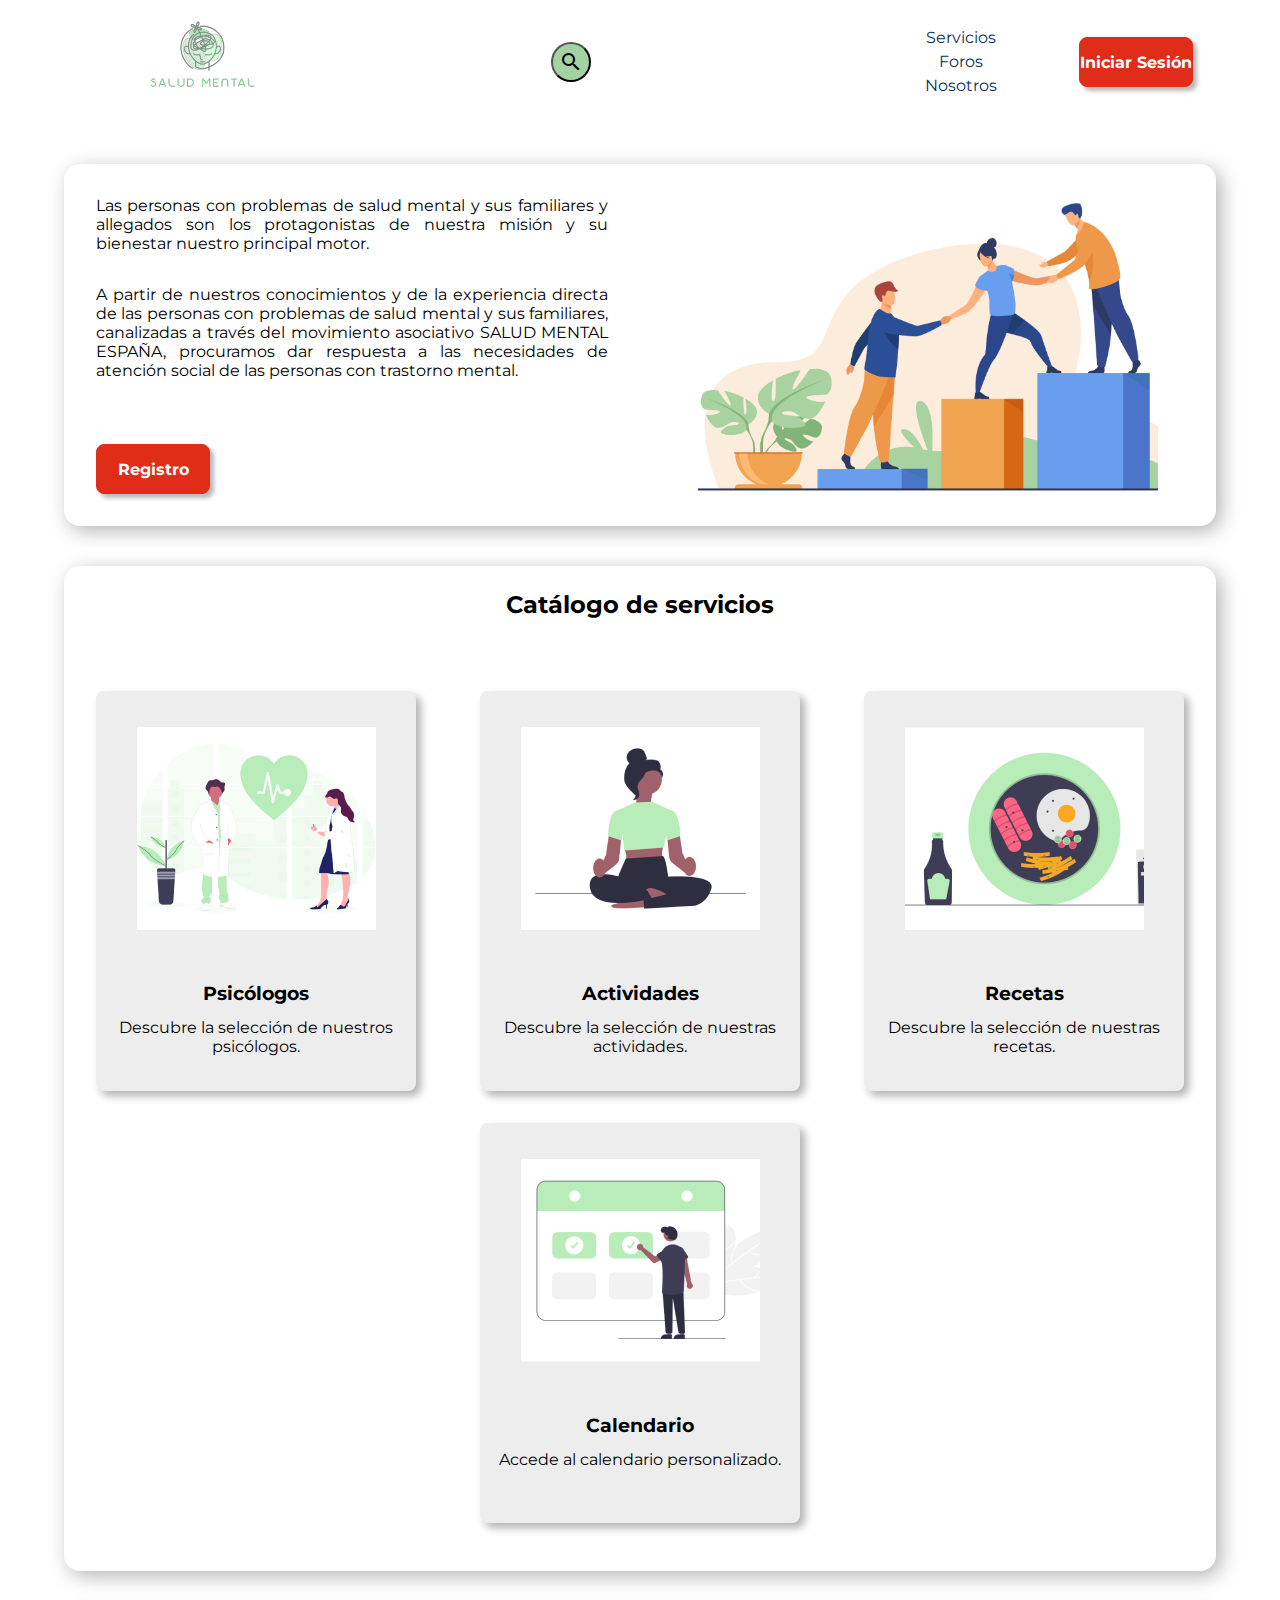
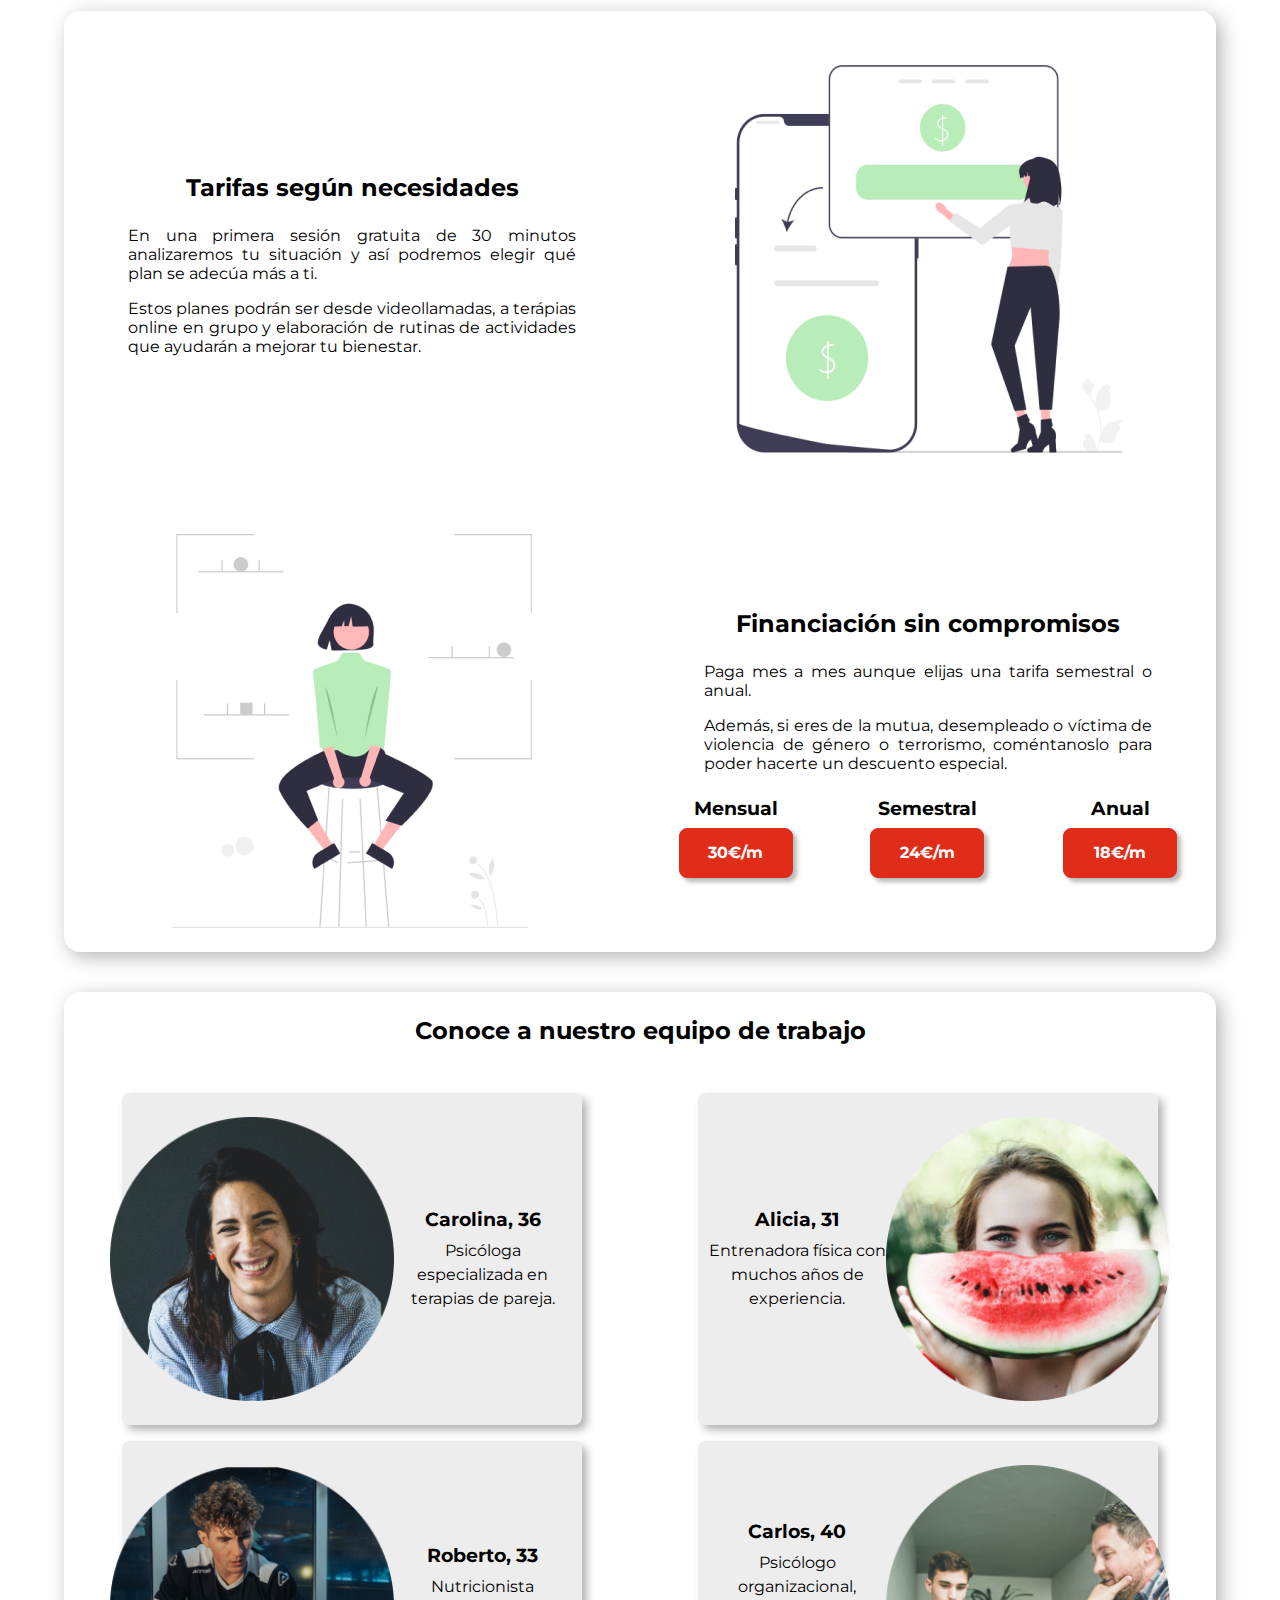
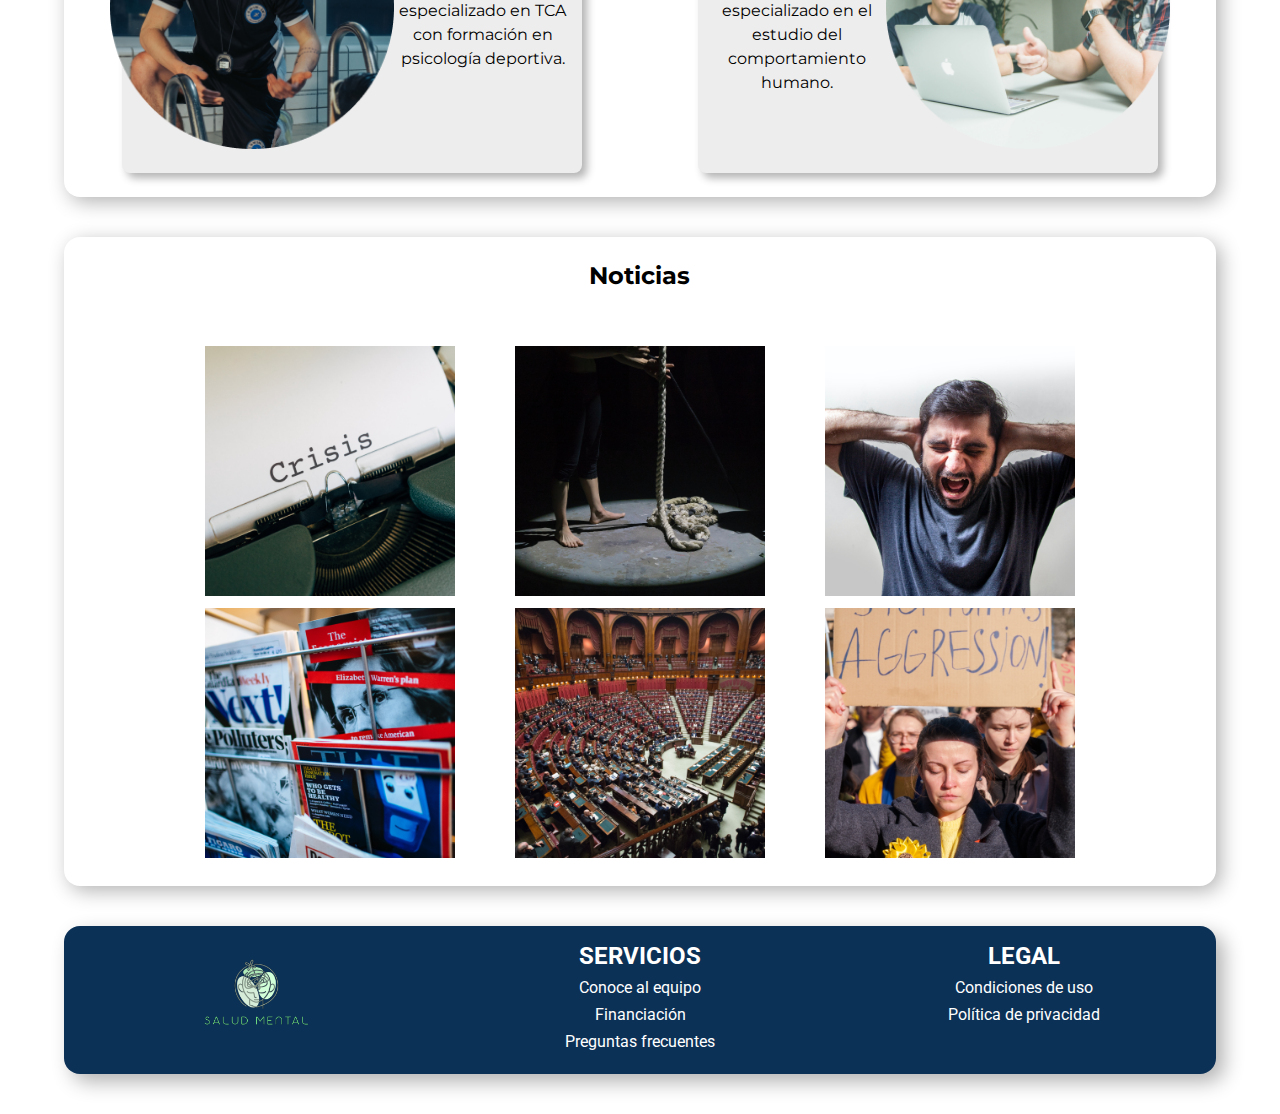
==== index.html @ a5357e8f "html + css index (home)" ====
<!DOCTYPE html>
<html lang="en">
<head>
    <meta charset="UTF-8">
    <meta http-equiv="X-UA-Compatible" content="IE=edge">
    <meta name="viewport" content="width=device-width, initial-scale=1.0">
    <link href="https://fonts.googleapis.com/icon?family=Material+Icons" rel="stylesheet">
    <link rel="stylesheet" href="/css/styleIndex.css">
    <title>Página principal</title>
</head>
<body>
    <header id="header">
        <!--logo-->
        <div class="logo">
            <a href="index.html"><img src="/img/logo-salud-mental.png" alt="Logotipo Salud Mental"></a>
        </div>
        <!--buscador desplegable-->
        <div class="cont-buscador">
            <div class="buscador">
                <input class="buscador-input" type="text" name="" placeholder="Buscar">
                <button class="buscador-btn" href="#">
                    <i class="material-icons">search</i>
                </button>
            </div>
        </div>    
        <!--botones-->
        <div class="nav">
            <nav>
                <ul>
                    <li><a href=""><p>Servicios</p></a></li>
                    <li><a href=""><p>Foros</p></a></li>
                    <li><a href=""><p>Nosotros</p></a></li>
                </ul>
            </nav>
        </div>
        <div class="btn">
            <div class="btn-2">
                <a href=""><p>Iniciar Sesión</p></a>
            </div>
        </div>
    </header>

    <section id="container">
            <!-- Intro -->
            <div class="section">
                <div class="intro">
                    <div class="contenido-intro">
                        <div class="txt-intro">
                            <p>Las personas con problemas de salud mental y sus familiares y allegados son los protagonistas de nuestra misión y su bienestar nuestro principal motor.                        </p>
                            <p>A partir de nuestros conocimientos y de la experiencia directa de las personas con problemas de salud mental y sus familiares, canalizadas a través del movimiento asociativo SALUD MENTAL ESPAÑA, procuramos dar respuesta a las necesidades de atención social de las personas con trastorno mental.</p>
                        </div>
                        <div class="btn-2 btn-intro">
                            <a href=""><p>Registro</p></a>
                        </div>
                    </div>
                    <div class="img-intro">
                        <img src="/img/ilustracion-intro.png">
                    </div>
                </div>
            </div>
            <!-- Catálogo de servicios -->
            <div class="section">
                <div class="catalogo-servicios">
                    <div class="tit-catalogo-servicios">
                        <h2>Catálogo de servicios</h2>
                    </div>
                    <div class="cards">
                        <div class="card">
                            <img src="/img/card-1-catalogo-servicios.png">
                            <div class="txt-card">
                                <h3>Psicólogos</h3>
                                <p>Descubre la selección de nuestros psicólogos.</p>
                            </div>
                        </div>
                        <div class="card">
                            <img src="/img/card-2-catalogo-servicios.png">
                            <div class="txt-card">
                                <h3>Actividades</h3>
                                <p>Descubre la selección de nuestras actividades.</p>
                            </div>
                        </div>
                        <div class="card">
                            <img src="/img/card-3-catalogo-servicios.png">
                            <div class="txt-card">
                                <h3>Recetas</h3>
                                <p>Descubre la selección de nuestras recetas.</p>
                            </div>
                        </div>
                        <div class="card">
                            <img src="/img/card-4-catalogo-servicios.png">
                            <div class="txt-card">
                                <h3>Calendario</h3>
                                <p>Accede al calendario personalizado.</p>
                            </div>
                        </div>
                    </div>
                </div>
            </div>
            <!-- Tarifas y financiación -->
            <div class="section">
                <div class="tar-fin">
                    <div class="tarifas">
                        <div class="contenido-tarifas">
                            <h2>Tarifas según necesidades</h2>
                            <p>En una primera sesión gratuita de 30 minutos analizaremos tu situación y así podremos elegir qué plan se adecúa más a ti.</p>
                            <p>Estos planes podrán ser desde videollamadas,  a terápias online en grupo y elaboración de rutinas de actividades que ayudarán a mejorar tu bienestar.</p>
                        </div>
                        <div class="img-tarifas">
                            <img src="/img/tarifas-img.png">
                        </div>
                    </div>
                    <div class="financiacion">
                        <div class="img-financiacion">
                            <img src="/img/financiacion-img.png">
                        </div>
                        <div class="contenido-financiacion">
                            <div class="txt-financiacion">
                                <h2>Financiación sin compromisos</h2>
                                <p>Paga mes a mes aunque elijas una tarifa semestral o anual.</p>
                                <p>Además, si eres de la mutua, desempleado o víctima de violencia de género o terrorismo, coméntanoslo para poder hacerte un descuento especial. </p>
                            </div>
                            <div class="cards-financiacion">
                                <div class="card-financiacion">
                                    <h3>Mensual</h3>
                                    <div class="btn-2 btn-card-fin">
                                        <a href=""><p>30€/m</p></a>
                                    </div>
                                </div>
                                <div class="card-financiacion">
                                    <h3>Semestral</h3>
                                    <div class="btn-2">
                                        <a href=""><p>24€/m</p></a>
                                    </div>
                                </div>
                                <div class="card-financiacion">
                                    <h3>Anual</h3>
                                    <div class="btn-2">
                                        <a href=""><p>18€/m</p></a>
                                    </div>
                                </div>
                            </div>
                        </div>
                    </div>
                </div>
            </div>
            <!-- Nuestro equipo -->
            <div class="section">
                <div class="nuestro-equipo">
                    <div class="tit-nuestro-equipo">
                        <h2>Conoce a nuestro equipo de trabajo</h2>
                    </div>
                    <div class="cards-ne">
                        <div class="card-ne">
                            <div class="img-card-ne">
                                <img src="/img/card-ne-1.png">
                            </div>
                            <div class="txt-card-ne">
                                <h3>Carolina, 36</h3>
                                <p>Psicóloga especializada en terapias de pareja.</p>
                            </div>
                        </div>
                        <div class="card-ne">
                            <div class="txt-card-ne">
                                <h3>Alicia, 31</h3>
                                <p>Entrenadora física con muchos años de experiencia.</p>
                            </div>
                            <div class="img-card-ne">
                                <img src="/img/card-ne-2.png">
                            </div>
                        </div>
                        <div class="card-ne">
                            <div class="img-card-ne">
                                <img src="/img/card-ne-3.png">
                            </div>
                            <div class="txt-card-ne">
                                <h3>Roberto, 33</h3>
                                <p>Nutricionista especializado en TCA con formación en psicología deportiva.</p>
                            </div>
                        </div>
                        <div class="card-ne">
                            <div class="txt-card-ne">
                                <h3>Carlos, 40</h3>
                                <p>Psicólogo organizacional, especializado en el estudio del comportamiento humano.</p>
                            </div>
                            <div class="img-card-ne">
                                <img src="/img/card-ne-4.png">
                            </div>
                        </div>
                    </div>
                </div>
            </div>
            <!-- Noticias -->
            <div class="section">
                <div class="noticias">
                    <div class="tit-noticias">
                        <h2>Noticias</h2>
                    </div>
                    <div class="grupo-noticias">
                        <div class="noticia">
                            <a href=""><img src="/img/noticia-1.png"></a>
                        </div>
                        <div class="noticia">
                            <a href=""><img src="/img/noticia-2.png"></a>
                        </div>
                        <div class="noticia">
                            <a href=""><img src="/img/noticia-3.png"></a>
                        </div>
                        <div class="noticia">
                            <a href=""><img src="/img/noticia-4.png"></a>
                        </div>
                        <div class="noticia">
                            <a href=""><img src="/img/noticia-5.png"></a>
                        </div>
                        <div class="noticia">
                            <a href=""><img src="/img/noticia-6.png"></a>
                        </div>
                    </div>
                </div>
            </div>
    </section>
    
    <footer id="footer">
        <!--logo-->
        <div class="logo-footer">
            <a href="index.html"><img src="/img/logo-salud-mental.png" alt="Logotipo Salud Mental"></a>
        </div>
        <!--servicios-->
        <div class="servicios-footer">
            <a href=""><h3>SERVICIOS</h3></a>
            <a href=""><p>Conoce al equipo</p></a>
            <a href=""><p>Financiación</p></a>
            <a href=""><p>Preguntas frecuentes</p></a>
        </div>
        <!--legal-->
        <div class="legal-footer">
            <a href=""><h3>LEGAL</h3></a>
            <a href=""><p>Condiciones de uso</p></a>
            <a href=""><p>Política de privacidad</p></a>
        </div>
    </footer>
</body>
</html>
---- css/styleIndex.css ----
/* COMMON CASES */

/* Fonts */

@import url('https://fonts.googleapis.com/css2?family=Montserrat&display=swap');
@import url('https://fonts.googleapis.com/css2?family=Roboto&display=swap');

*{
    margin: 0;
    font-family: 'Montserrat', sans-serif;
}

/* Common utility cases */

.logo img, 
.logo-footer img{
    height: 120px;
    width: 120px;
}

.buscador{
    width: auto;
    border-radius: 21px;
}

.buscador:hover{
    border: 1px solid black;
}

.buscador:hover > .buscador-input {
    width: 240px;
    padding: 0 6px;
}

.buscador:hover > .buscador-btn {
    background: white;
    color : #2f3640;
}

.buscador-input {
    border:none;
    background: none;
    outline:none;
    float:left;
    padding: 0;
    color: black;
    font-size: 16px;
    transition: 1.5s ease;
    line-height: 40px;
    width: 0px;
}

.buscador-btn {
    color: black;
    float: right;
    width: 40px;
    height: 40px;
    border-radius: 50%;
    background: #a3d3a3;
    display: flex;
    justify-content: center;
    align-items: center;
    transition: 1.5s ease;
    margin: 2px;
}

.btn-1 {
    height: 3rem;
    width: 7rem;
    display: flex;
    justify-content: center;
    align-items: center;
    border: 1px solid #0C3157;
    background: #ffffff;
    border-radius: 8px;
    box-shadow: 4px 4px 4px rgba(50, 57, 50, 0.35);
}

.btn-2 {
    height: 3rem;
    width: 7rem;
    display: flex;
    justify-content: center;
    align-items: center;
    border: 1px solid #E02D1A;
    background: #E02D1A;
    border-radius: 8px;
    box-shadow: 4px 4px 4px rgba(50, 57, 50, 0.35);
}

.btn-1 a{
    color: #0C3157;
    font-weight: bold;
    text-decoration: none;
    font-family: 'Roboto', sans-serif;
    font-size: 16px;
}

.btn-2 a{
    color: #ffffff;
    font-weight: bold;
    text-decoration: none;
    font-family: 'Roboto', sans-serif;
    font-size: 16px;
}

/* Header */

#header{
    height: auto;
    width: 90%;
    display: flex;
    justify-content: space-evenly;
    margin-left: 5%;
}

.logo{
    width: 20%;
    display: flex;
    justify-content: center;
    align-items: center;
}

.cont-buscador{
    width: 40%;
    display: flex;
    justify-content: center;
    align-items: center;
}

.nav{
    width: 15%;
    display: flex;
    align-items: center;
    justify-content: right;
}

.nav ul{
    list-style-type: none;
    text-align: center;
    text-decoration: none;
}

.nav a{
    text-decoration: none;
    color: #0C3157;
    line-height: 24px;
}

.btn{
    width: 15%;
    display: flex;
    justify-content: right;
    align-items: center;
}

/* Footer */

#footer{
    height: 148px;
    width: 90%;
    margin-left: 5%;
    margin-top: 40px;
    margin-bottom: 40px;
    border-radius: 16px;
    box-shadow: 8px 8px 20px 0px rgba(0, 0, 0, 0.3);
    display: flex;
    justify-content: space-around;
    background: #0C3157;
}

.logo-footer{
    width: 30%;
    display: flex;
    justify-content: center;
    align-items: center;
}

.servicios-footer{
    width: 30%;
    text-align: center;
    margin-top: 1rem;
}

.legal-footer{
    width: 30%;
    text-align: center;
    margin-top: 1rem;
}

.servicios-footer h3,
.legal-footer h3{
    font-family: 'Roboto', sans-serif;
    font-size: 1.5rem;
    font-weight: bold;
    color: #ffffff;
}

.servicios-footer p,
.legal-footer p{
    font-family: 'Roboto', sans-serif;
    font-size: 1rem;
    color: #ffffff;
    margin-top: 0.5rem;
}

.servicios-footer a,
.legal-footer a{
    text-decoration: none;
}

/* BODY SECTIONS */

/* Section common cases */

#container{
    height: auto;
    width: 100%
}

.section{
    height: auto;
    width: 90%;
    margin-left: 5%;
    margin-top: 40px;
    margin-bottom: 40px;
    border-radius: 16px;
    box-shadow: 5px 5px 20px 0px rgba(0, 0, 0, 0.3);
}

/* Intro */

.intro{
    height: auto;
    width: 100%;
    display: flex;
    justify-content: space-around;
}

.contenido-intro{
    height: auto;
    width: 50%;
    display: flex;
    flex-direction: column;
    justify-content: center;
}

.txt-intro{
    width: 100%;
    height: auto;
}

.txt-intro p{
    margin: 2rem;
    text-align: justify;
}

.btn-intro{
    margin: 2rem;
}

.img-intro{
    height: auto;
    width: 50%;
    display: flex;
    justify-content: space-around;
}

.img-intro img{
    width: 80%;
    height: 100%;
}

/* Catálogo de servicios */

.catalogo-servicios{
    height: auto;
    width: 100%;
}

.tit-catalogo-servicios{
    height: auto;
    width: 100%;
    text-align: center;
    padding: 24px 0 24px 0;
}

.cards{
    height: auto;
    width: 100%;
    display: flex;
    flex-wrap: wrap;
    justify-content: space-around;
    padding: 32px 0 32px 0;
}

.card{
    height: 400px;
    width: 320px;
    background: #eeeded;
    text-align: center;
    border-radius: 8px;
    box-shadow: 5px 5px 9px 0px rgba(0, 0, 0, 0.3);
    margin: 16px 8px 16px 8px;
}

.card img{
    margin: 36px;
}

.txt-card h3{
    line-height: 48px;
}

/* Tarifas y financiación */

.tar-fin{
    height: auto;
    width: 100%;
}

.tarifas{
    height: auto;
    width: 100%;
    display: flex;
    justify-content: center;
}

.contenido-tarifas{
    height: auto;
    width: 50%;
    display: flex;
    flex-direction: column;
    justify-content: center;
}

.contenido-tarifas h2{
    margin: 24px 0;
    text-align: center;
}

.contenido-tarifas p{
    margin: 0 64px 16px 64px;
    text-align: justify;
}

.img-tarifas{
    height: auto;
    width: 50%;
    display: flex;
    justify-content: center;
}

.financiacion{
    height: auto;
    width: 100%;
    display: flex;
    justify-content: center;
}

.img-financiacion{
    height: auto;
    width: 50%;
    display: flex;
    justify-content: center;
}

.contenido-financiacion{
    height: auto;
    width: 50%;
    display: flex;
    flex-direction: column;
    justify-content: center;
}

.contenido-financiacion h2{
    margin: 24px 0;
    text-align: center;
}

.txt-financiacion p{
    margin: 0 64px 16px 64px;
    text-align: justify;
}

.cards-financiacion{
    height: auto;
    width: 100%;
    display: flex;
    justify-content: space-around;
}

.card-financiacion h3{
    text-align: center;
    margin: 8px;
}

/* Nuestro equipo */

.nuestro-equipo{
    height: auto;
    width: 100%;
}

.tit-nuestro-equipo{
    text-align: center;
    padding: 24px 0 24px 0;
}

.cards-ne{
    height: auto;
    width: 100%;
    display: flex;
    justify-content: space-around;
    flex-wrap: wrap;
    padding: 16px 0 16px 0;
}

.card-ne{
    height: 300px;
    width: 40%;
    display: flex;
    justify-content: space-around;
    margin: 8px 0 8px 0;
    padding: 16px 0 16px 0;
    background: #eeeded;
    border-radius: 8px;
    box-shadow: 5px 5px 9px 0px rgba(0, 0, 0, 0.3);
}

.txt-card-ne{
    height: auto;
    width: 40%;
    display: flex;
    flex-direction: column;
    justify-content: center;
    text-align: center;
}

.txt-card-ne h3{
    padding: 0 0 8px 0;
}

.txt-card-ne p{
    line-height: 24px;
}

.img-card-ne{
    height: auto;
    width: 50%;
    display: flex;
    justify-content: center;
    padding: 8px;
}

/* Noticias */

.noticias{
    height: auto;
    width: 80%;
    margin-left: 10%;
}

.tit-noticias{
    text-align: center;
    padding: 24px 0 24px 0;
}

.grupo-noticias{
    display: grid;
    grid-template-columns: repeat(3, 1fr);
    gap: 8px;
    justify-content: space-around;
    justify-items: center;
    margin: 8px 0 8px 0;
    padding: 24px 0 24px 0;
}

.noticia img{
    height: 250px;
    width: 250px;
}

/* TABLET */

@media screen and (max-width: 992px) {

    /* HEADER */
    
    .nav ul{
        list-style-type: none;
        text-align: center;
        text-decoration: none;
        margin-right: 16px;
    }

    /* SECTION */

    /* Intro */

    .img-intro{
        height: auto;
        width: 50%;
        display: flex;
        align-items: center;
    }

    .img-intro img{
        width: 80%;
        height: 50%;
    }

    /* Catálogo de servicios */
    
    .cards{
        height: auto;
        width: 100%;
        display: flex;
        flex-wrap: wrap;
        justify-content: space-around;
        padding: 32px 0 32px 0;
    }
    
    .card{
        height: 400px;
        width: 320px;
        background: #eeeded;
        text-align: center;
        margin-bottom: 32px;
        border-radius: 8px;
        box-shadow: 5px 5px 9px 0px rgba(0, 0, 0, 0.3);
    }

    /* Tarifas y financiación */

    .img-tarifas img{
        width: 100%;
        height: 100%;
    }

    .img-financiacion{
        height: auto;
        width: 50%;
        display: flex;
        align-items: center;
        justify-content: center;
    }

    .img-financiacion img{
        width: 100%;
        height: 60%;
    }
    
    .contenido-financiacion{
        height: auto;
        width: 50%;
        display: flex;
        flex-direction: column;
        justify-content: center;
        margin-bottom: 24px;
    }
    
    .contenido-financiacion h2{
        margin: 24px 16px;
        text-align: center;
    }
    
    .txt-financiacion p{
        margin: 0 64px 16px 64px;
        text-align: justify;
    }
    
    .cards-financiacion{
        height: auto;
        width: 100%;
        display: flex;
        flex-direction: column;
        align-items: center;
        justify-content: space-around;
    }
    
    .card-financiacion h3{
        text-align: center;
        margin: 8px;
    }

    /* Nuestro equipo */
    
    .card-ne{
        height: 300px;
        width: 90%;
        display: flex;
        justify-content: space-around;
        margin: 8px 0 8px 0;
        padding: 16px 0 16px 0;
        background: #eeeded;
        border-radius: 8px;
        box-shadow: 5px 5px 9px 0px rgba(0, 0, 0, 0.3);
    }

    /* Noticias */
    
    .grupo-noticias{
        display: grid;
        grid-template-columns: repeat(3, 1fr);
        gap: 8px;
        justify-content: space-around;
        justify-items: center;
        margin: 8px 0 8px 0;
        padding: 24px 0 24px 0;
    }
    
    .noticia img{
        height: 200px;
        width: 200px;
    }
}

/* MOBILE */
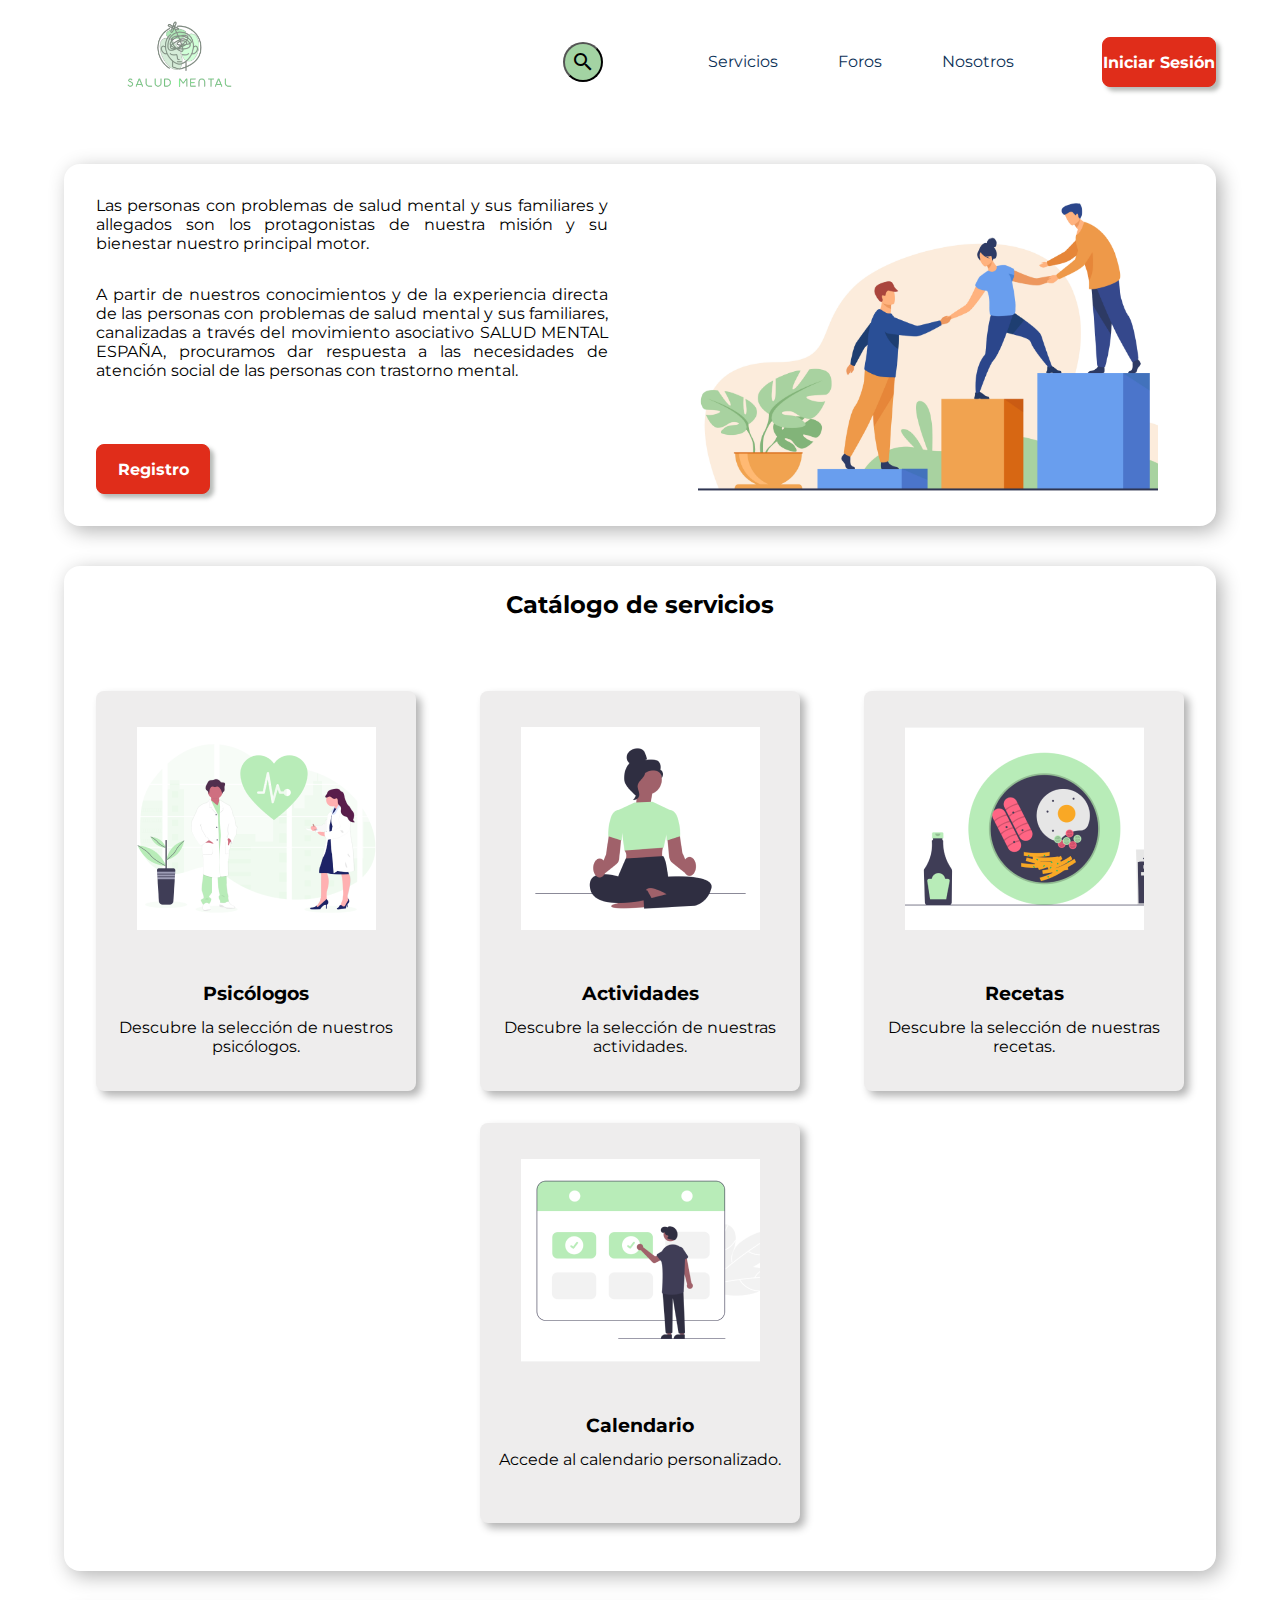
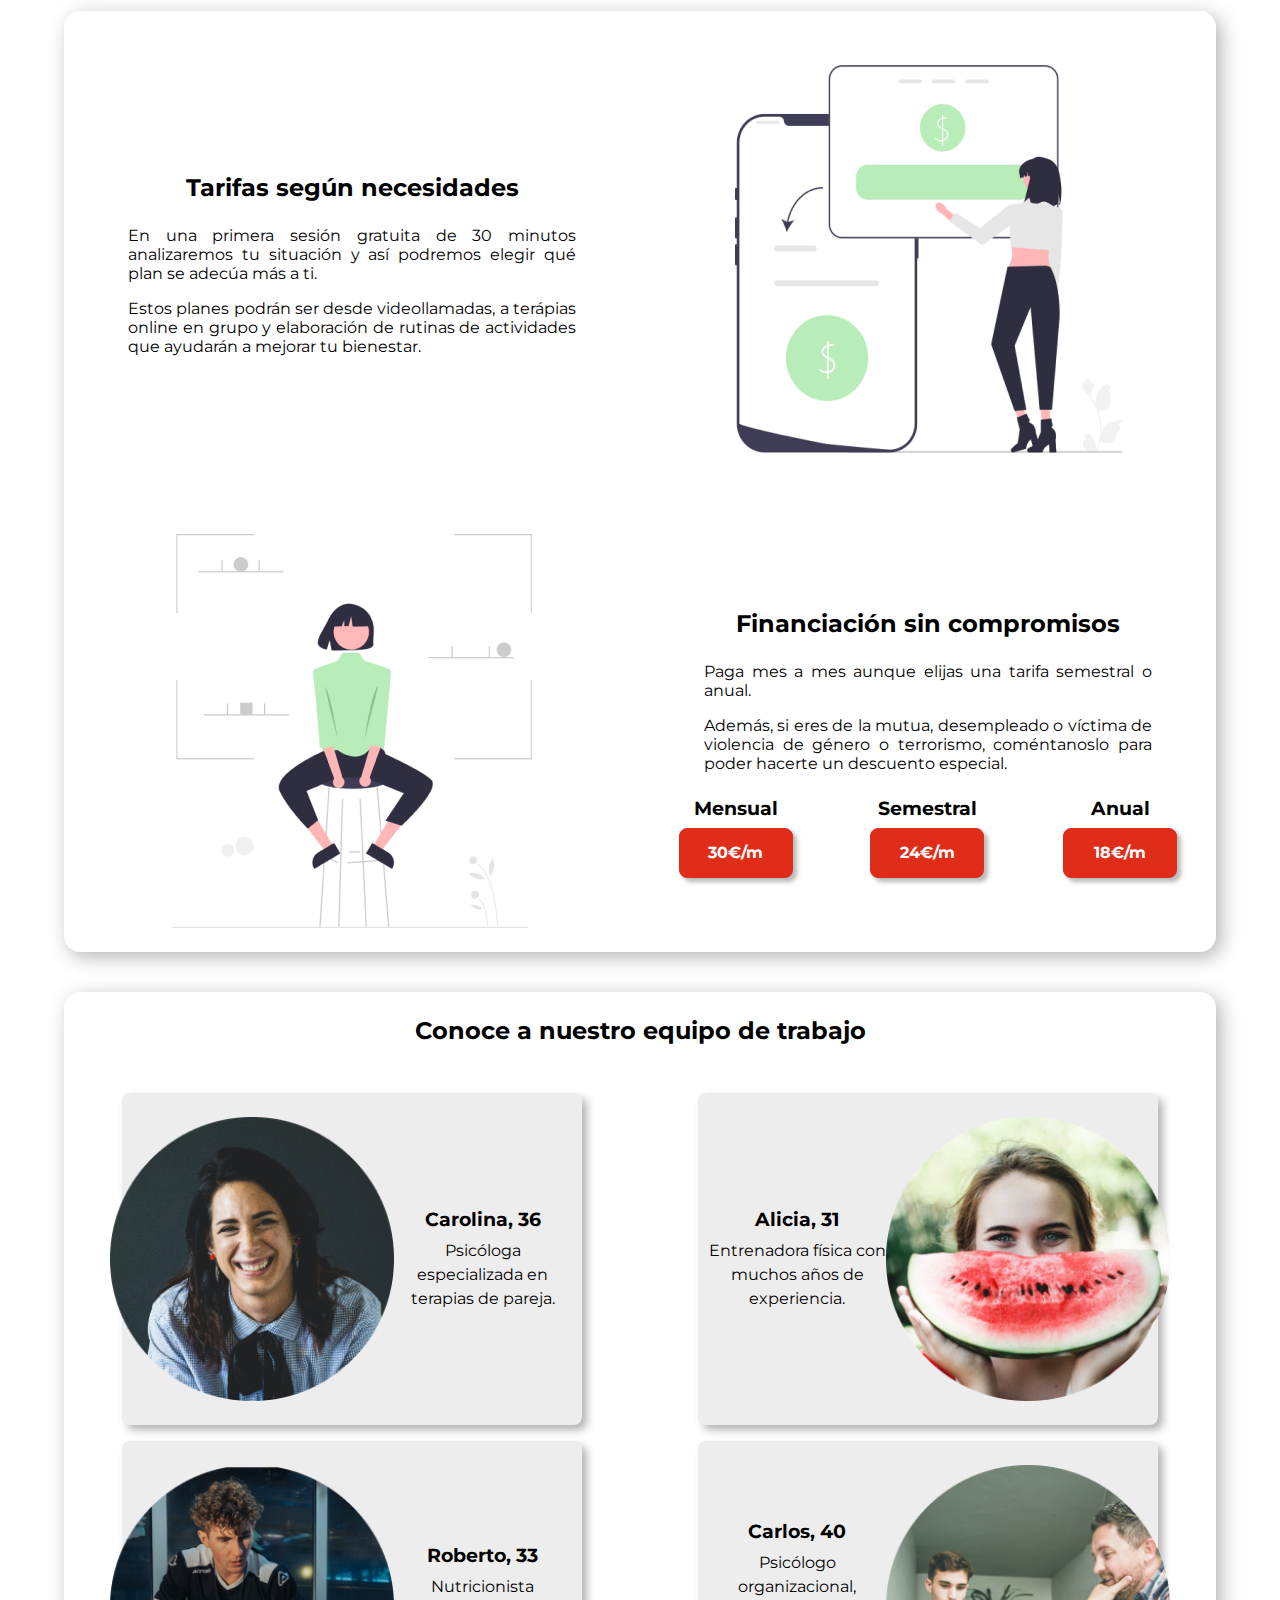
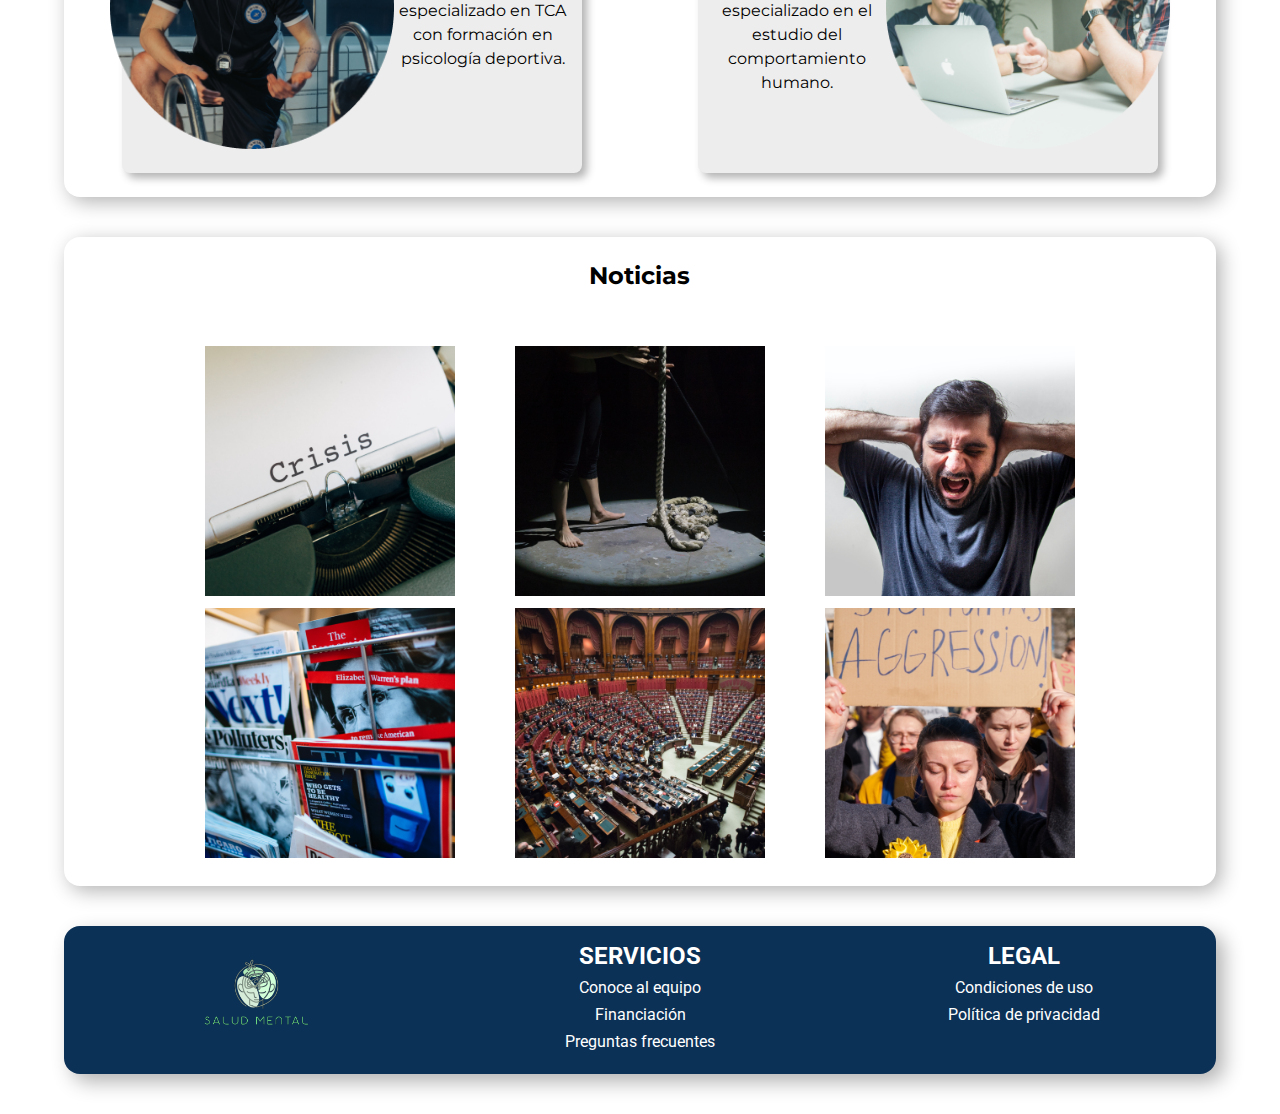
==== commit 88b49b95: "mejorado" ====
--- a/index.html
+++ b/index.html
@@ -33,10 +33,22 @@
                 </ul>
             </nav>
         </div>
-        <div class="btn">
             <div class="btn-2">
                 <a href=""><p>Iniciar Sesión</p></a>
             </div>
+        <div class="nav-mobile">
+            <nav>
+                <ul class="main-links">
+                    <li><a href=""><p>Menú</p></a>
+                        <ul class="dropdown">
+                            <li><a href=""><p class="IS">Iniciar Sesión</p></a></li>
+                            <li><a href=""><p>Servicios</p></a></li>
+                            <li><a href=""><p>Foros</p></a></li>
+                            <li><a href=""><p>Nosotros</p></a></li>
+                        </ul>
+                    </li>
+                </ul>
+            </nav>
         </div>
     </header>
 
--- a/css/styleIndex.css
+++ b/css/styleIndex.css
@@ -112,6 +112,12 @@
     display: flex;
     justify-content: space-evenly;
     margin-left: 5%;
+    -webkit-box-pack: justify;
+    justify-content: space-between;
+    -webkit-box-align: center;
+    align-items: center;
+
+
 }
 
 .logo{
@@ -132,19 +138,38 @@
     width: 15%;
     display: flex;
     align-items: center;
+    -webkit-box-pack: justify;
+    -webkit-box-align: center;
     justify-content: right;
-}
-
-.nav ul{
+  }
+  
+  .nav ul{
     list-style-type: none;
     text-align: center;
     text-decoration: none;
-}
-
-.nav a{
+    display: flex;
+    align-items: center;
+  }
+  
+  .nav li{
+    margin: 20px;
+    list-style-type: none;
+    text-align: center;
+    display: inline-block;
+  }
+  
+  .nav a{
     text-decoration: none;
     color: #0C3157;
-    line-height: 24px;
+    line-height: 18px;
+    text-align: center;
+    display: block;
+    padding: 10px;
+    
+  }
+
+.nav-mobile{
+    display: none;
 }
 
 .btn{
@@ -618,3 +643,269 @@
 
 /* MOBILE */
 
+@media screen and (max-width: 575px) {
+    
+/* HEADER */ 
+
+#header{
+    width: 100%;
+}
+
+.nav{
+    display: none;
+}
+
+.nav-mobile{
+    display: flex;
+    align-items: center;
+}
+
+.nav-mobile ul {
+    display: flex;
+    padding: 0;
+    margin: 0;
+    list-style: none;
+}
+
+.nav-mobile a {
+    display: block;
+    text-decoration: none;
+    color: #0C3157;
+    font-weight: bold;
+}
+
+.nav-mobile .IS{
+    color: #E02D1A;
+    font-weight: bold;
+}
+
+.nav-mobile a:hover {
+    font-weight: bold;
+}
+
+.nav-mobile ul li ul {
+    display: none;
+}
+
+.nav-mobile ul li a:hover + ul, .nav-mobile ul li ul:hover {
+    display: block;
+}
+
+.cont-buscador{
+    display: none;
+}
+
+.btn{
+    display: none;
+}
+
+/* BODY */
+
+.section{
+    width: 100%;
+    margin: 24px 0 24px 0;
+}
+
+/* Intro */
+
+.intro{
+    height: auto;
+    width: 100%;
+    display: block;
+    justify-content: space-around;
+}
+
+.contenido-intro{
+    height: auto;
+    width: 100%;
+}
+
+.txt-intro{
+    width: 100%;
+    height: auto;
+}
+
+.img-intro{
+    height: auto;
+    width: 100%;
+    display: flex;
+    justify-content: space-around;
+}
+
+/* Tarifas y financiación */
+
+.tarifas{
+    height: auto;
+    width: 100%;
+    display: block;
+}
+
+.contenido-tarifas{
+    height: auto;
+    width: 100%;
+}
+
+.contenido-tarifas h2{
+    margin: 24px 0;
+    text-align: center;
+}
+
+.contenido-tarifas p{
+    margin: 0 64px 16px 64px;
+    text-align: justify;
+}
+
+.img-tarifas{
+    height: auto;
+    width: 100%;
+}
+
+.financiacion{
+    height: auto;
+    width: 100%;
+    display: block;
+}
+
+.img-financiacion{
+    height: auto;
+    width: 100%;
+    display: none;
+}
+
+.contenido-financiacion{
+    height: auto;
+    width: 100%;
+}
+
+.contenido-financiacion h2{
+    margin: 24px 0;
+    text-align: center;
+}
+
+.txt-financiacion p{
+    margin: 0 64px 16px 64px;
+    text-align: justify;
+}
+
+.cards-financiacion{
+    height: auto;
+    width: 100%;
+    margin-bottom: 16px;
+}
+
+/* Nuestro equipo */
+
+.nuestro-equipo{
+    height: auto;
+    width: 100%;
+}
+
+.tit-nuestro-equipo{
+    text-align: center;
+    padding: 24px 0 24px 0;
+}
+
+.cards-ne{
+    height: auto;
+    width: 100%;
+    display: block;
+}
+
+.card-ne{
+    height: auto;
+    width: 90%;
+    display: block;
+    margin-left: 5%;
+    padding: 16px 0 16px 0;
+    background: #eeeded;
+    border-radius: 8px;
+    box-shadow: 5px 5px 9px 0px rgba(0, 0, 0, 0.3);
+}
+
+.txt-card-ne{
+    height: auto;
+    width: 100%;
+    display: flex;
+    justify-content: center;
+    text-align: center;
+}
+
+.txt-card-ne h3{
+    padding: 0 0 8px 0;
+}
+
+.txt-card-ne p{
+    line-height: 24px;
+}
+
+.img-card-ne{
+    height: auto;
+    width: 50%;
+    display: flex;
+    margin-left: 25%;
+    justify-content: center;
+    padding: 8px;
+}
+
+/* Noticias */
+
+.noticias{
+    height: auto;
+    width: 100%;
+    display: flex;
+    flex-direction: column;
+    justify-content: center;
+    margin: 0;
+
+}
+
+.tit-noticias{
+    width: 100%;
+    text-align: center;
+}
+
+.grupo-noticias{
+    width: 100%;
+    display: flex;
+    flex-direction: column;
+    justify-content: center;
+    align-items: center;
+}
+
+.noticia img{
+    height: 250px;
+    width: 250px;
+}
+
+/* FOOTER */
+
+#footer{
+    height: auto;
+    width: 100%;
+    margin-left: 0;
+    margin-top: 40px;
+    margin-bottom: 0;
+    border-radius: 0;
+    box-shadow: 0;
+    display: block;
+    background: #0C3157;
+}
+
+.logo-footer{
+    width: 100%;
+}
+
+.servicios-footer{
+    width: 100%;
+    text-align: center;
+    margin-top: 1rem;
+}
+
+.legal-footer{
+    width: 100%;
+    text-align: center;
+    margin-top: 1rem;
+    padding-bottom: 16px;
+}
+
+}